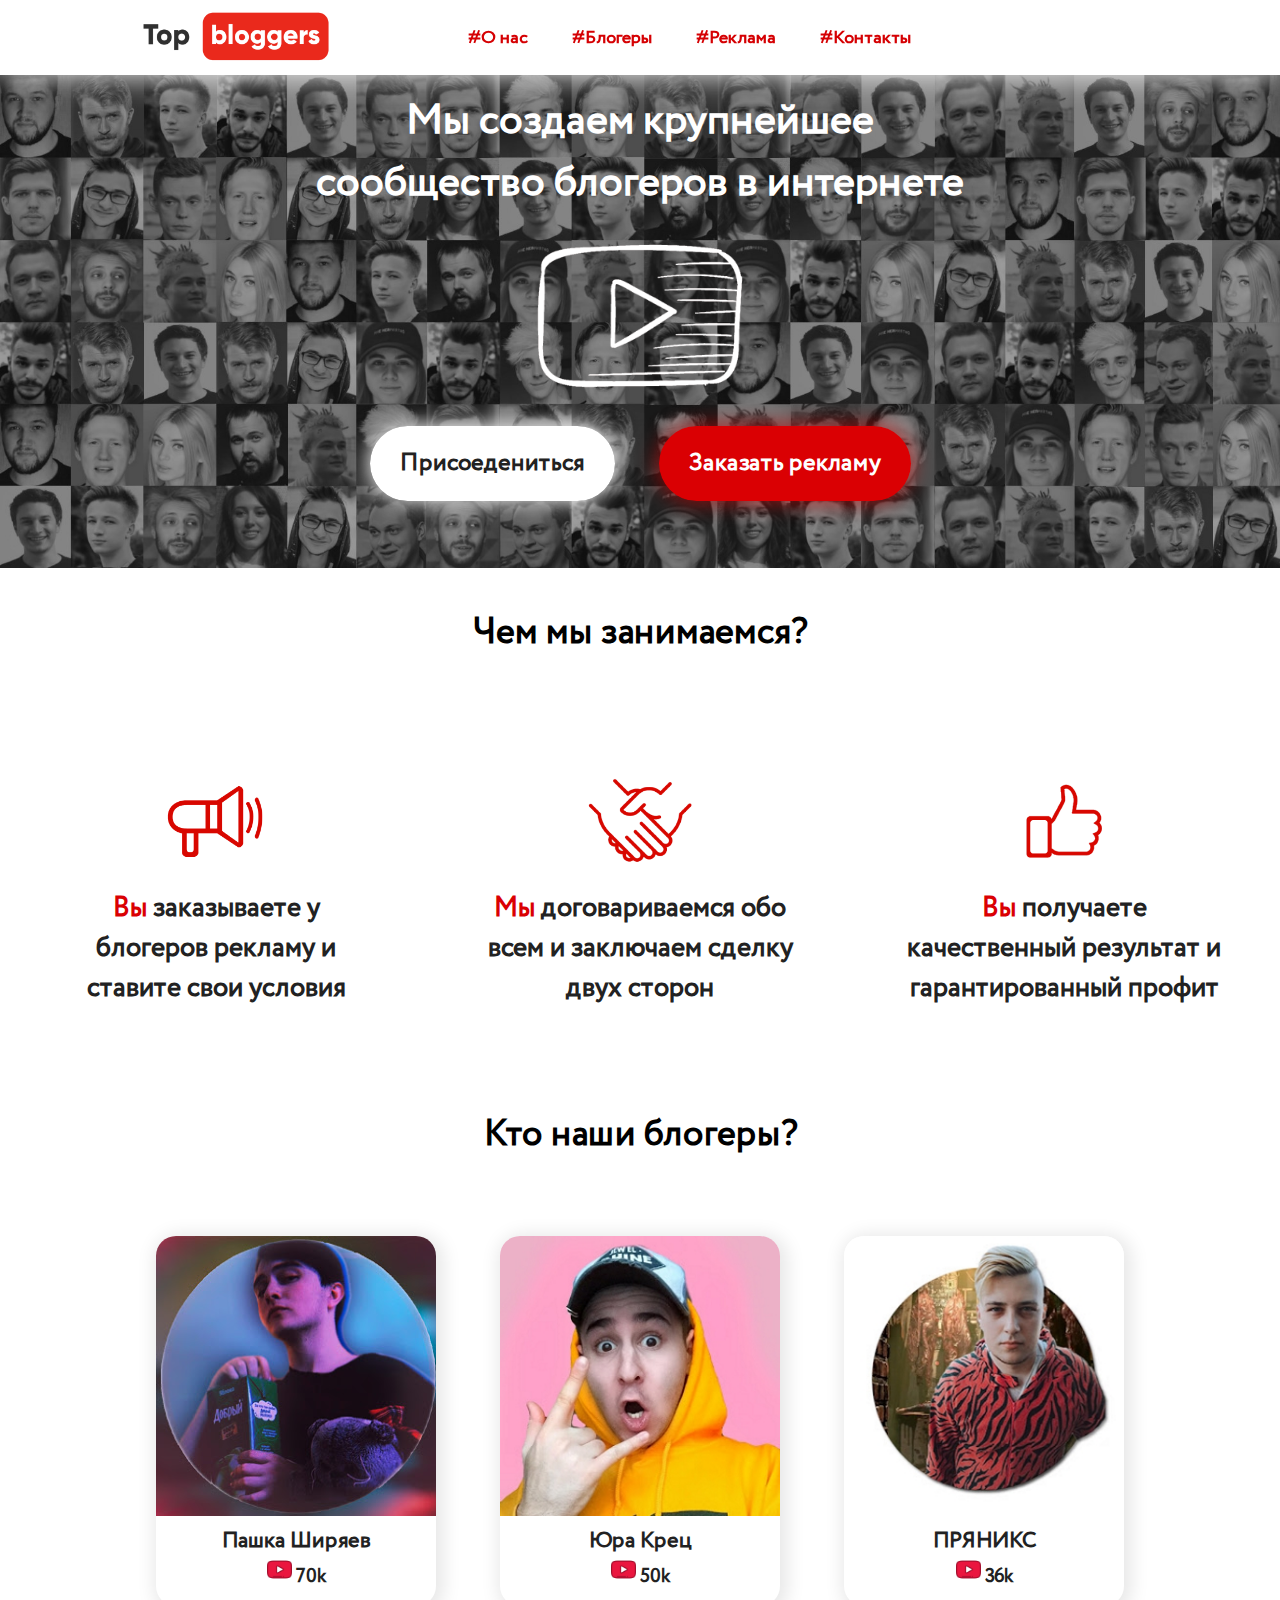
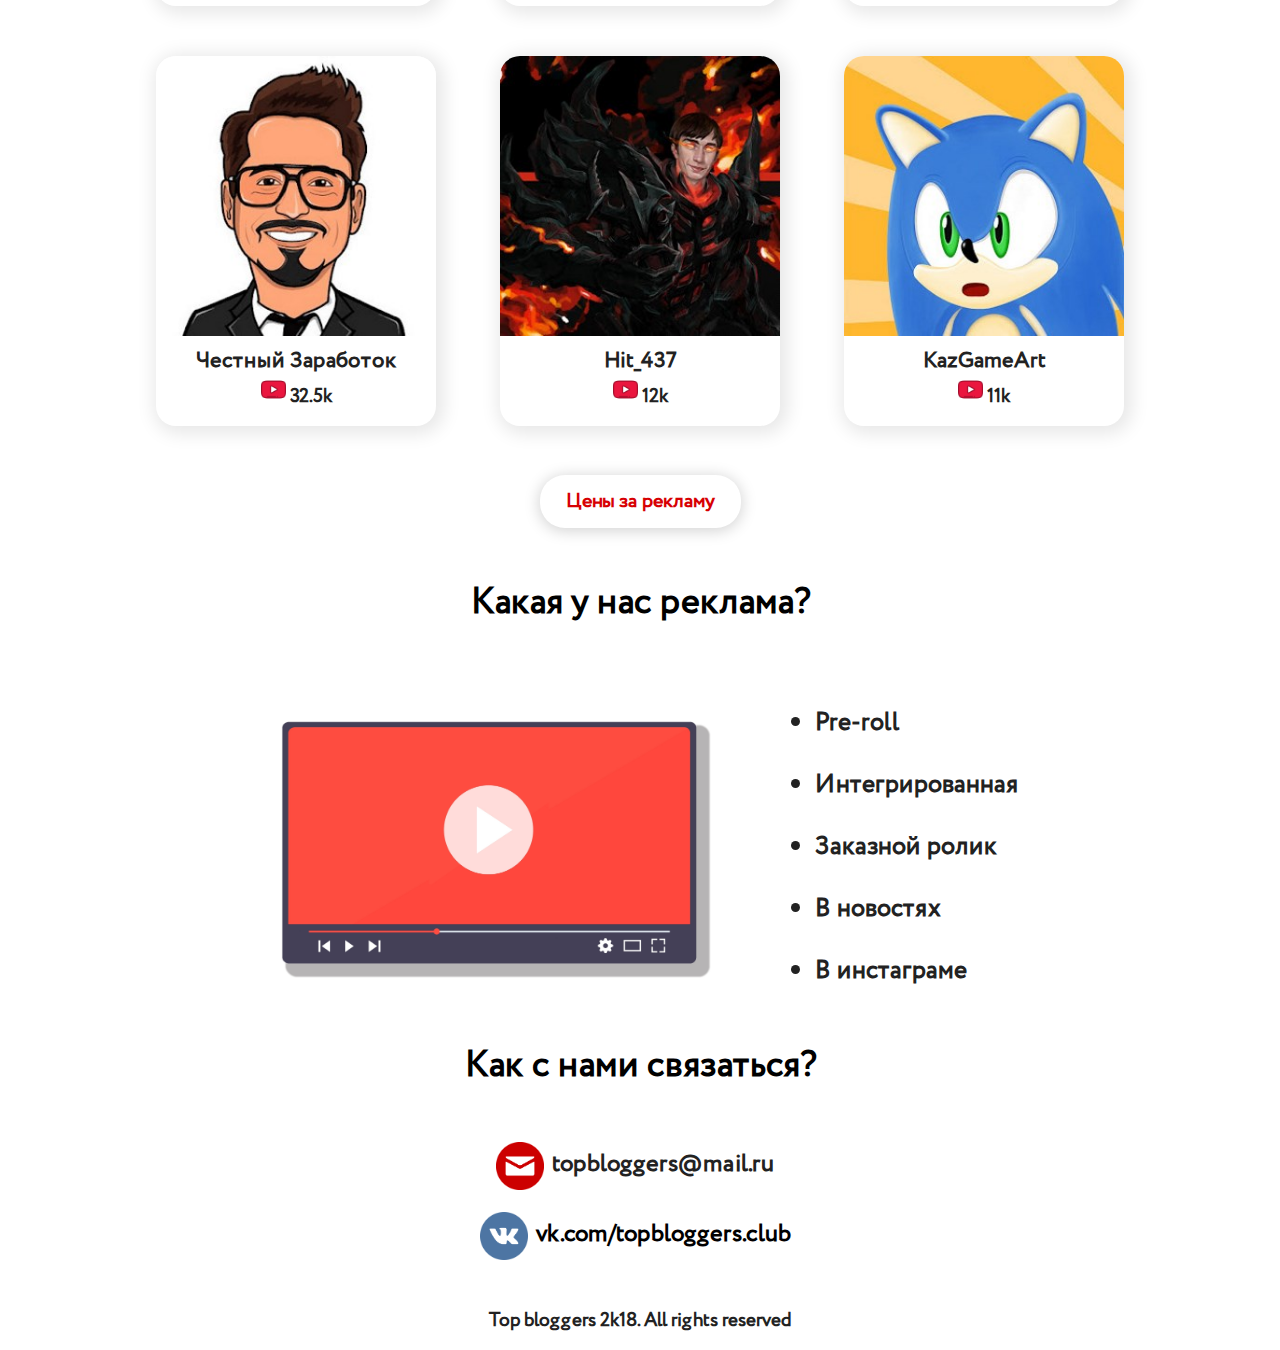
==== index.html @ 2e6b65a1 "Add files via upload" ====
﻿<!doctype html>
<html>
<head>
<meta charset="utf-8">
<title>Top bloggers - надежная платформа для ваших рекламных компаний</title>
<link href="style.css" rel="stylesheet" type="text/css">
<link rel="shortcut icon" href="32.png" type="image/png">
<meta name="description" content="Top bloggers - крупнейшее сообщество блогеров в интернете, помогаем блогерам и рекламодателям находить друг друга. Надежный и качественный посредник в сфере рекламы и консалтинговых услуг">
<meta name="Keywords" content="Реклама, блогеры, Youtube, ютуб, интеграция, рекламодатели, консалтинг, услуги, раскрутка, платформа">
<meta name="viewport" content="width=device-width, initial-scale=1">
<meta property="og:title" content="Top bloggers - надежная платформа для ваших рекламных компаний"/>
<meta property="og:description" content="Top bloggers - крупнейшее сообщество блогеров в интернете, помогаем блогерам и рекламодателям находить друг друга. Надежный и качественный посредник в сфере рекламы и консалтинговых услуг"/>
<meta property="og:type" content="article"/>
<meta property="og:url" content= "http://topbloggers.club"/>
<meta property="og:image" content="https://topbloggers.club/adlogo.png"/>
<meta property="og:image" content="https://topbloggers.club/toplogo.jpg"/>
<meta property="og:image" content="https://topbloggers.club/icon.png"/>
</head>
<body>
<div itemscope itemtype="http://schema.org/Organization">
    <meta itemprop="url" href="https://topbloggers.club"/>
    <meta itemprop="name" content="Top Bloggers"/>
    <meta itemprop="description" content="Надежная платформа для ваших рекламных компаний. Помогаем блогерам и рекламодателям находить друг друга"/>
    <meta itemprop="email" content="topbloggers@mail.ru"/>
    <meta itemprop="sameAs" href="https://vk.com/topbloggers.club"/>
    <link itemprop="logo" href="https://topbloggers.club/topbloggers.jpg">
</div>
<header>
<div class="mainmain">
	<img src="topbloggers.png" width="220px">
	</div>
	<div>
<div id="anchors" class="anchors font">
	<a href="#about" class="scrl">#О нас</a>
	<a href="#blogr" class="scrl">#Блогеры</a>
	<a href="#ad" class="scrl">#Реклама</a>
	<a href="#cont" class="scrl">#Контакты</a>
</div>
	</div>
<div class="headerbuttons" align="right">
	<a href="https://goo.gl/forms/6b36e7ZG3nLaTCnE3" class="firstheaderbutton font">Присоедениться</a>
	<a href="https://goo.gl/forms/BwgeiziYZyASLFIz2" class="secondheaderbutton font">Заказать рекламу</a>
</div>
</header>
<h1>
<div class="firstblock font">
	Мы создаем крупнейшее<br>сообщество блогеров в интернете
</div>
	</h1>
<img src="play.png" id="logo" alt="Логотип Youtube для topbloggers">
<div class="buttons">
	<a href="https://goo.gl/forms/6b36e7ZG3nLaTCnE3" class="firstbutton font">Присоедениться</a>
	<a href="https://goo.gl/forms/BwgeiziYZyASLFIz2" class="secondbutton font">Заказать рекламу</a>
</div>
    <div class="about font">
		<a id="about">Чем мы занимаемся?</a>
    </div>
<div class="blocks">
    <div class="block">
	    <div align="center"><img src="54343.png" width="125px" alt="Заказ рекламы"></div>
	    <div class="blocktext font"><span class="ac">Вы</span> заказываете у блогеров рекламу и ставите свои условия</div>
    </div>
    <div class="block">
	    <div align="center"><img src="dknknfke.png" width="125px" alt="Сделка и договор"></div>
	    <div class="blocktext font"><span class="ac">Мы</span> договариваемся обо всем и заключаем сделку двух сторон</div>
    </div>
    <div class="block">
	    <div align="center"><img src="regewr.png" width="125px"  alt="Результат и профит"></div>
		<div class="blocktext font"><span class="ac">Вы</span> получаете качественный результат и гарантированный профит</div>
    </div>
</div>
<div class="about font">
		<a id="blogr">Кто наши блогеры?</a><br>
    </div>
    <div class="bloggers">
    <a href="https://www.youtube.com/user/novovoronezhTV" target="_blank">
    	<div class="card font">
    		<p>
    			<span class="cardimg">
    				<img src="pashkashiraev.png" class="cardimg">
    			</span>
				<span class="name">Пашка Ширяев</span>
    				<br>
    				<p>
    					<img src="246153.png" width="25px" alt="Количесвто подписчиков Youtube"> 70k
    				</p>
    		</p>
    	</div>
	</a>
  	<a href="https://www.youtube.com/channel/UCDIzziM6H2erShbClIEakvA">
    	<div class="card font">
    		<p>
    			<span class="cardimg">
    				<img src="urakrets.jpg" class="cardimg">
    			</span>
				<span class="name">Юра Крец</span>
    				<br>
    				<p>
    					<img src="246153.png" width="25px"> 50k
    				</p>
    		</p>
    	</div>
	</a>
   	<a href="https://www.youtube.com/channel/UCzm5QwutambV40cDjvlOovA" target="_blank">
    	<div class="card font">
    		<p>
    			<span class="cardimg">
    				<img src="prianiks.jpg" class="cardimg">
				</span>
				<span class="name">ПРЯНИКС</span>
    				<br>
    				<p>
    					<img src="246153.png" width="25px"> 36k
    				</p>
    		</p>
    	</div>
	</a>
    <a href="https://www.youtube.com/channel/UCjAmT-7FtJeZQCNbqz7pxlg/">
    	<div class="card font">
    		<p>
    			<span class="cardimg">
    				<img src="chestnyi.jpg" class="cardimg">
    			</span>
				<span class="name">Честный Заработок</span>
    				<br>
    				<p>
    					<img src="246153.png" width="25px"> 32.5k
    				</p>
    		</p>
    	</div>
	</a>
    <a href="https://www.youtube.com/c/Hit437">
    	<div class="card font">
    		<p>
    			<span class="cardimg">
    				<img src="Hit_437.jpg" class="cardimg">
    			</span>
				<span class="name">Hit_437</span>
    				<br>
    				<p>
    					<img src="246153.png" width="25px"> 12k
    				</p>
    		</p>
    	</div>
	</a>
	<a href="https://www.youtube.com/user/cobraneistor">
    	<div class="card font">
    		<p>
    			<span class="cardimg">
    				<img src="kazgame.jpg" class="cardimg">
    			</span>
				<span class="name">KazGameArt</span>
    				<br>
    				<p>
    					<img src="246153.png" width="25px"> 11k
    				</p>
    		</p>
    	</div>
	</a>
  <br>
  <br>
  <br>
    <a href="https://docs.google.com/spreadsheets/d/1nPsnhUz1kL2cfyYnUMoeAojrMKSzeyv1MDFIy4OqEZA/edit?usp=sharing" target="_blank">
        <span class="pres font">Цены за рекламу</span>
    </a>
    </div>
    <div class="about font">
		<a id="ad">Какая у нас реклама?</a><br>
    </div>
    <div class="ad font">
	<div class="adtext"><img src="368540-PB8O70-390.jpg" class="adimg"></div>
	<div class="adtext">
		<ul>
			<li>
				Pre-roll
			</li>
			<li>
				Интегрированная
			</li>
			<li>
				Заказной ролик
			</li>
			<li>
				В новостях
			</li>
			<li>
				В инстаграме
			</li>
		</ul>
	</div>
</div>
<div class="about font">
		<a id="cont">Как с нами связаться?</a><br>
</div>
   		<div class="opis font">
   			<span class="main">
   				<img src="email.png" width="48px" alt="Связаться с topbloggers по e-mail">
   			</span>
   			<span class="im">
   			topbloggers@mail.ru
			</span>
		</div>
<!--
  		<div class="opis font">
   			<span class="main">
   				<img src="telegram.png" width="48px">
   			</span>
   			<span class="im">
   			tg.org/topbloggers
			</span>
		</div>
-->
  		<div class="opis font">
   			<span class="main">
   				<img src="vk.png" width="48px" alt="Связаться с topbloggers в вк">
   			</span>
   			<span class="im">
				<a href="https://vk.com/topbloggers.club" target="_blank">vk.com/topbloggers.club</a>
   			</span>
			</div>
			<div class="rights font">
				<p>Top bloggers 2k18. All rights reserved</p>
			</div>
</body>
<footer>
<script src="https://ajax.googleapis.com/ajax/libs/jquery/2.1.4/jquery.min.js"></script>
<script type="text/javascript">
 $(document).ready(function(){
    $("#anchors").on("click","a", function (event) {
        event.preventDefault();
        var id  = $(this).attr('href'),
            top = $(id).offset().top;
        $('body,html').animate({scrollTop: top - 120}, 500);
    });
});
</script>
<script async src="https://www.googletagmanager.com/gtag/js?id=UA-134623458-1"></script>
<script>
  window.dataLayer = window.dataLayer || [];
  function gtag(){dataLayer.push(arguments);}
  gtag('js', new Date());

  gtag('config', 'UA-134623458-1');
</script>
</footer>	
</html>
---- style.css ----
@charset "utf-8";
*{
	margin: 0;
	padding: 0;
}
@font-face {
	font-family: local;
	src: url(Circe-Regular.ttf);
}
#pic {
	position: absolute;
	width: 100%;
	z-index: 1;
}
body {
	background-color: white;
	background-image: url(efer.jpg);
	background-repeat: no-repeat;
	background-size: 100%;
	background-position: 0px 75px;
}
a {
	text-decoration: none;
	color: black;
}
header {
	position: sticky;
	top: 0px;
	background-color: rgba(255,255,255,1.00);
	width: 100%;
	height: 75px;
	box-shadow: 0px 0px 30px 2px #EBEBEB;
	z-index: 100;
}
.mainmain {
	position: absolute;
	margin-left: 10%;
}
#logo {
	display: block;
	width: 28%;
	margin: auto;
}
.font {
	font-family: local;
	font-weight: 600;
	color: rgba(34,34,34,1.00);
}
.anchors {
	position: absolute;
	width: 100%;
	text-align: center;
	margin: auto;
	margin-top: 25px;
}
.anchors a {
	color: rgba(213,0,3,1.00);
	padding: 20px;
	font-size: 18px;
}
.anchors a:hover {
	color: rgba(34,34,34,1.00);
}
.firstblock {
	text-align: center;
	color: rgba(255,255,255,1.00);
	font-family: local;
	font-size: 51px;
	margin-top: 50px;
	z-index: 10;
}
.headerbuttons {
	position: absolute;
	right: 5%;
	top: 25px;
	z-index: 10;
}
.buttons {
	text-align: center;
	margin: 25px 0px 125px 0px;
}
.firstbutton, .secondbutton {
	padding: 20px 30px;
	margin: 25px 20px;
	border-radius: 45px;
	font-size: 24px;
	background-color: white;
	box-shadow: 0px 0px 20px 2px #EBEBEB;
}
.secondbutton {
	background-color: rgba(218,0,3,1.00);
	color: white;
	box-shadow: 0px 0px 20px 2px rgba(215,0,3,0.60);
}
.firstheaderbutton, .secondheaderbutton {
	padding: 8px 16px;
	margin: 0px 5px;
	border-radius: 21px;
	font-size: 17px;
	box-shadow: 0px 0px 10px 2px #EBEBEB;
}
.secondheaderbutton {
	background-color: rgba(218,0,3,1.00);
	color: white;
	box-shadow: 0px 0px 10px 2px rgba(215,0,3,0.40);
}
.firstbutton:hover {
	box-shadow: 0px 0px 50px 2px #EBEBEB;
}
.firstheaderbutton:hover {
	box-shadow: 0px 0px 30px 2px #EBEBEB;
}
.secondbutton:hover {
	box-shadow: 0px 0px 50px 2px rgba(215,0,3,0.80);
}
.secondheaderbutton:hover {
	box-shadow: 0px 0px 20px 2px rgba(215,0,3,0.40);
}
.about {
	font-size: 36px;
	text-align: center;
	margin: 25px 0px 50px 0px;
}
.blocks {
	text-align: center;
	margin-bottom: 100px;
}
.block {
	width: 320px;
	display: inline-block;
	margin: 50px 50px 0px 50px;
}
.blocktext {
	text-align: center;
	font-size: 27px;
}
.desk {
	text-align: center;
	width: 400px;
}
.ac {
	color: rgba(218,0,3,1.00);
}
.bloggers {
	text-align: center;
	margin-bottom: 60px;
}
.card {
	width: 280px;
	height: 370px;
	display: inline-block;
	border-radius: 20px;
	box-shadow: 3px 3px 18px 5px rgba(232,232,232,1.00);
	margin: 25px 30px;
	font-size: 19px;
}
.name {
	font-size: 22px;
}
.cardimg {
	border-radius: 20px 20px 0px 0px;
	width: 280px;
}
.card:hover {
	transform: scale(1.05);
	transition: 0.5s;
	color: rgba(215,0,3,1.00);
}
.pres {
	font-size: 20px;
	color: rgba(215,0,3,1.00);
	padding: 12px 26px;
	border-radius: 25px;
	box-shadow: 0px 2px 15px 1px rgba(211,211,211,1.00)
}
.pres:hover {
	padding: 14px 28px;
}
.ad {
	text-align: center;
	margin: 0px 0px 25px 0px;
}
.adimg {
	width: 500px;
}
.adtext {
	margin: 0px 25px;
	font-size: 25px;
	display: inline-block;
}
ul {
	text-align: left;
}
li {
	margin: 25px;
}
.opis {
	text-align: center;
	margin: 25px 25px 25px 15px;
}
.main {
	position: absolute;
	font-size: 24px;
	font-weight: 900;
}
.im {
	font-size: 24px;
	margin-left: 56px;
	line-height: 45px;
}
.rights {
	text-align: center;
	font-size: 19px;
	margin: 50px 0px 15px 0px;
}
@media (min-width:1550px) {
	.firstblock {
		margin-top: 60px;
		font-size: 56px;
	}
	.buttons {
		margin-bottom: 175px;
	}
}
@media (max-width:1400px) {
	.firstblock {
		margin-top: 15px;
	}
}
@media (max-width:1300px) {
	.firstblock {
		font-size: 42px;
	}
	.headerbuttons {
		display: none;
	}
	.anchors {
		text-align: left;
		margin-left: 35%;
		width: 65%;
	}
}
@media (max-width:900px) {
	.anchors {
		display: none;
	}
	.headerbuttons {
		display: block;
	}
}
@media (max-width:656px) {
	#logo {
		display: none;
	}
	.firstblock {
		margin: 25px 0px 100px 0px;
	}
	.firstbutton, .secondbutton {
	padding: 10px 25px;
	margin: 0px 5px;
	border-radius: 24px;
	font-size: 20px;
}
	.buttons {
		margin-bottom: 75px;
	}
	.headerbuttons {
		display: none;
	}
	.mainmain {
		margin-left: 0px;
		text-align: center;
		width: 100%;
	}
	.adimg {
		width: 300px;
	}
	}
@media (max-width: 550px) {
	.firstblock {
		font-size: 32px;
		margin-bottom: 25px;
	}
}
@media (max-width: 500px) {
	.buttons {
		padding: 0px 80px;
		margin: 50px 0px 0px 0px;
	}
	.secondbutton {
		line-height: 100px;
	}
}
@media (max-width:440px) {
	.firstblock {
		margin-top: 10px;
	}
	.block {
		width: 220px;
	}
	.about {
		padding: 0px 15px;
	}
	.buttons {
		padding: 0px 60px;
	}
}
@media (max-width: 380px) {
	.firstblock {
		font-size: 28px;
	}
}
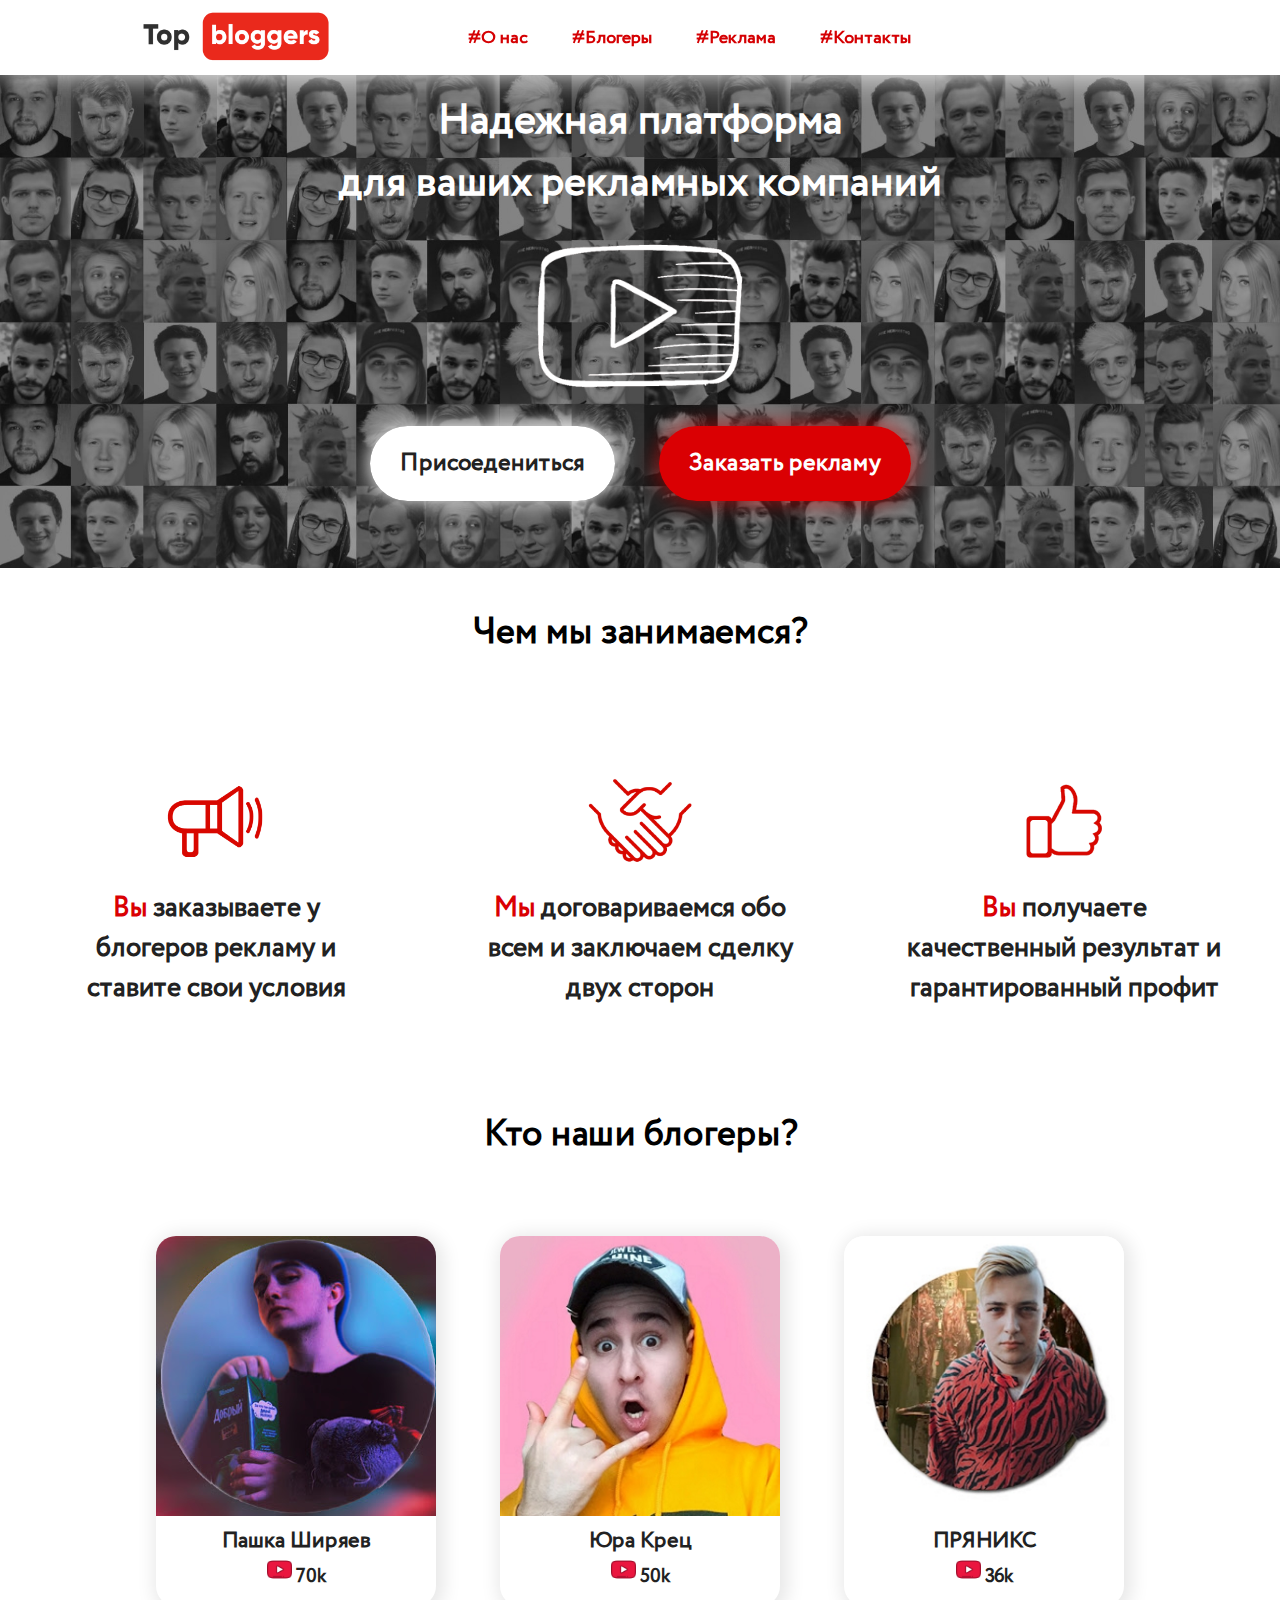
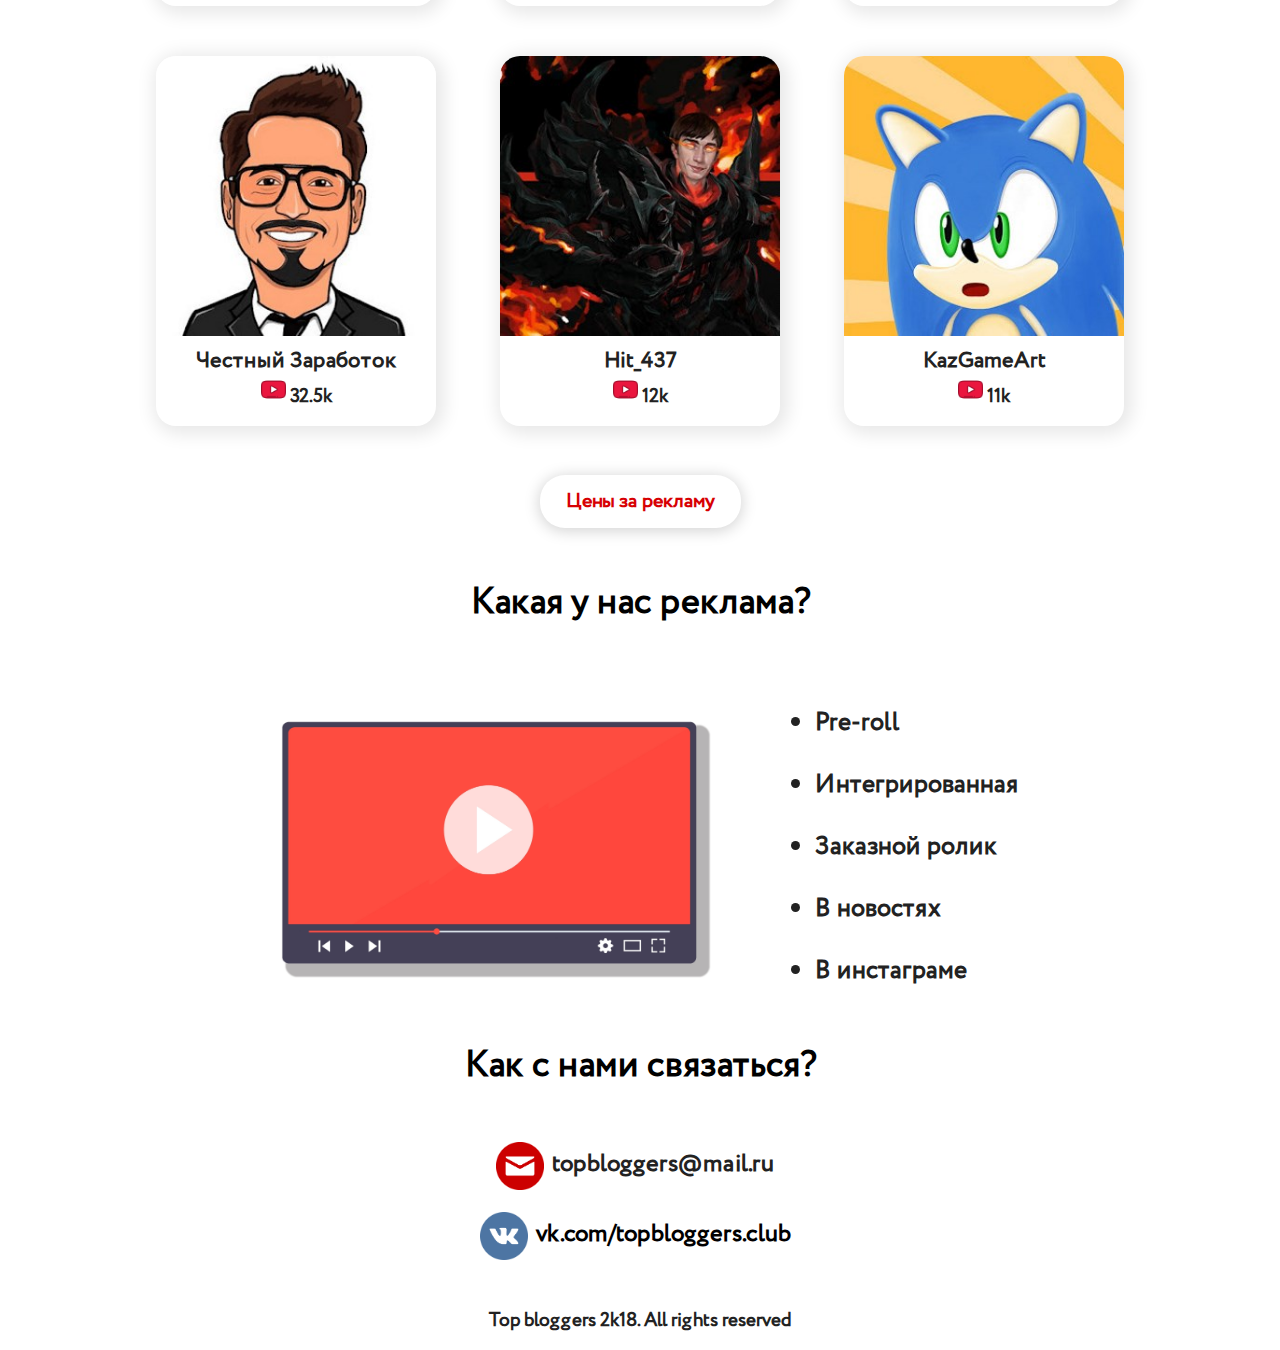
==== commit 04601631: "Add files via upload" ====
--- a/index.html
+++ b/index.html
@@ -5,13 +5,14 @@
 <title>Top bloggers - надежная платформа для ваших рекламных компаний</title>
 <link href="style.css" rel="stylesheet" type="text/css">
 <link rel="shortcut icon" href="32.png" type="image/png">
-<meta name="description" content="Top bloggers - крупнейшее сообщество блогеров в интернете, помогаем блогерам и рекламодателям находить друг друга. Надежный и качественный посредник в сфере рекламы и консалтинговых услуг">
-<meta name="Keywords" content="Реклама, блогеры, Youtube, ютуб, интеграция, рекламодатели, консалтинг, услуги, раскрутка, платформа">
+<meta name="description" content="Top bloggers - Надежная платформа для ваших рекламных компаний, помогаем блогерам и рекламодателям находить друг друга.">
+<meta name="Keywords" content="Реклама, блогеры, Youtube, ютуб, интеграция, рекламодатели, консалтинг, услуги, раскрутка, платформа, заявка, заказать, разместить, продать">
 <meta name="viewport" content="width=device-width, initial-scale=1">
-<meta property="og:title" content="Top bloggers - надежная платформа для ваших рекламных компаний"/>
-<meta property="og:description" content="Top bloggers - крупнейшее сообщество блогеров в интернете, помогаем блогерам и рекламодателям находить друг друга. Надежный и качественный посредник в сфере рекламы и консалтинговых услуг"/>
+<meta property="og:title" content="Top bloggers - закажи рекламу у топовых блогеров!"/>
+<meta property="og:description" content="Top bloggers - Надежная платформа для ваших рекламных компаний, помогаем блогерам и рекламодателям находить друг друга."/>
 <meta property="og:type" content="article"/>
 <meta property="og:url" content= "http://topbloggers.club"/>
+<meta property="og:image" content="https://topbloggers.club/dud.jpg"/>
 <meta property="og:image" content="https://topbloggers.club/adlogo.png"/>
 <meta property="og:image" content="https://topbloggers.club/toplogo.jpg"/>
 <meta property="og:image" content="https://topbloggers.club/icon.png"/>
@@ -20,7 +21,7 @@
 <div itemscope itemtype="http://schema.org/Organization">
     <meta itemprop="url" href="https://topbloggers.club"/>
     <meta itemprop="name" content="Top Bloggers"/>
-    <meta itemprop="description" content="Надежная платформа для ваших рекламных компаний. Помогаем блогерам и рекламодателям находить друг друга"/>
+    <meta itemprop="description" content="Надежная платформа для ваших рекламных компаний. Помогаем блогерам и рекламодателям находить друг друга."/>
     <meta itemprop="email" content="topbloggers@mail.ru"/>
     <meta itemprop="sameAs" href="https://vk.com/topbloggers.club"/>
     <link itemprop="logo" href="https://topbloggers.club/topbloggers.jpg">
@@ -44,7 +45,7 @@
 </header>
 <h1>
 <div class="firstblock font">
-	Мы создаем крупнейшее<br>сообщество блогеров в интернете
+	Надежная платформа<br>для ваших рекламных компаний
 </div>
 	</h1>
 <img src="play.png" id="logo" alt="Логотип Youtube для topbloggers">
@@ -192,11 +193,11 @@
 <div class="about font">
 		<a id="cont">Как с нами связаться?</a><br>
 </div>
-   		<div class="opis font">
+   		<div class="opis font" itemscope itemtype="http://schema.org/Organization">
    			<span class="main">
    				<img src="email.png" width="48px" alt="Связаться с topbloggers по e-mail">
    			</span>
-   			<span class="im">
+   			<span class="im" itemprop="email">
    			topbloggers@mail.ru
 			</span>
 		</div>
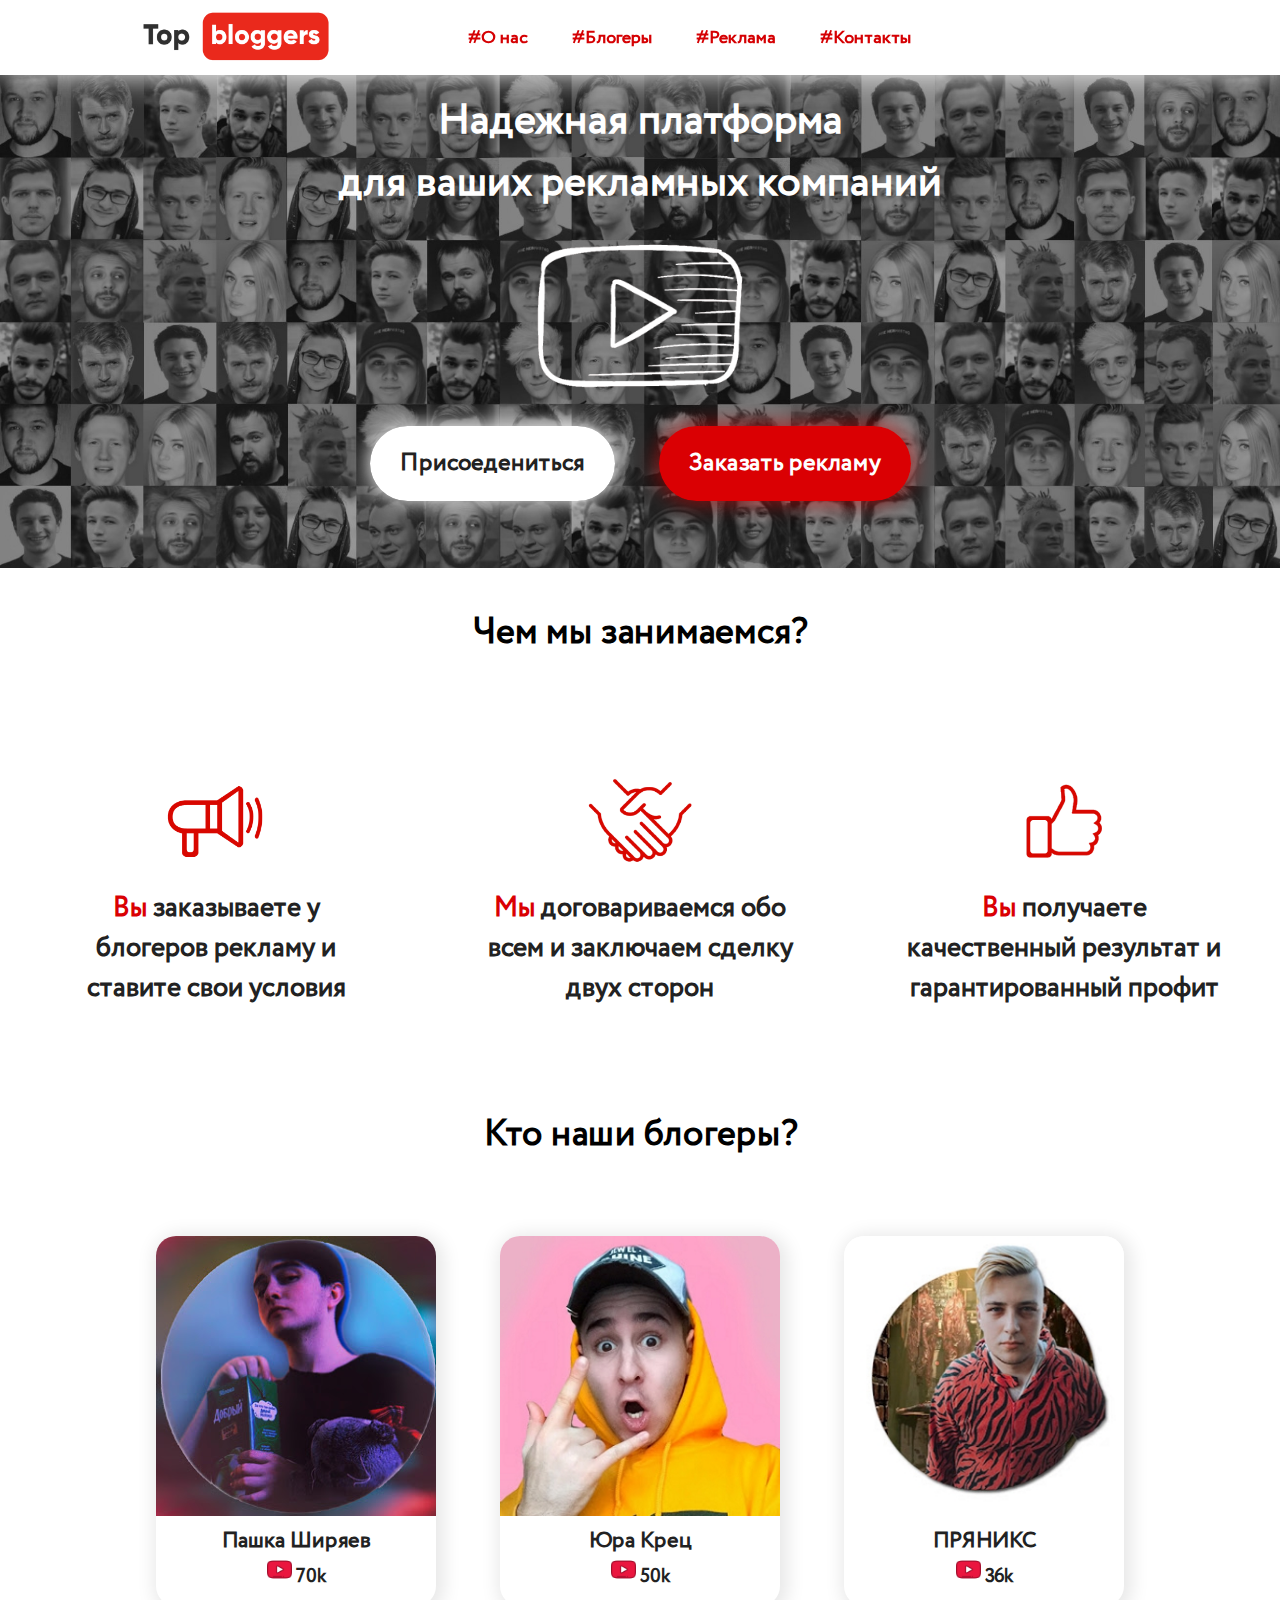
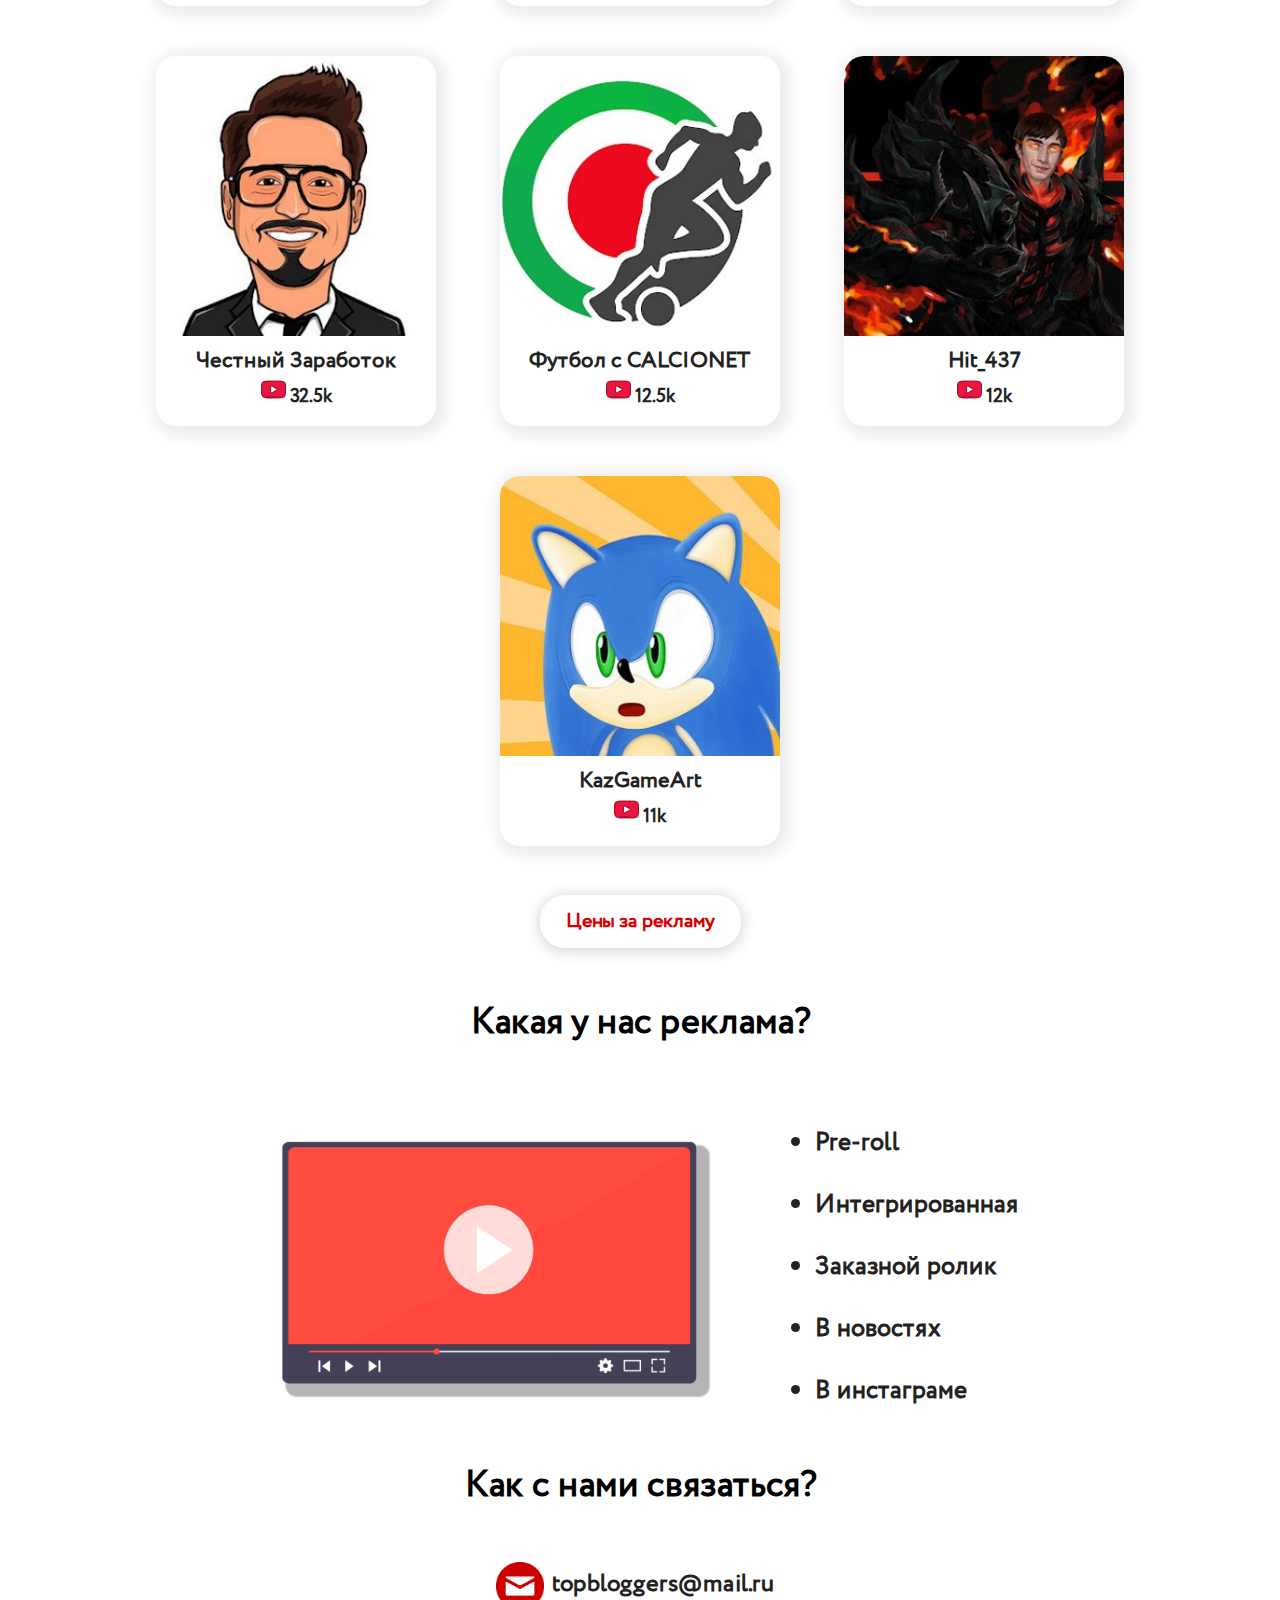
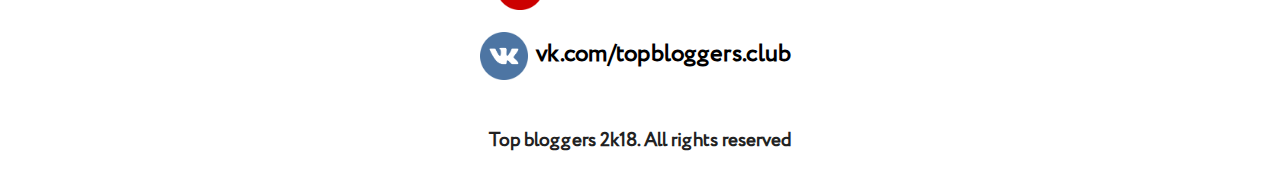
==== commit f21a0502: "Add files via upload" ====
--- a/index.html
+++ b/index.html
@@ -2,14 +2,15 @@
 <html>
 <head>
 <meta charset="utf-8">
-<title>Top bloggers - надежная платформа для ваших рекламных компаний</title>
+<title>Top bloggers - Заказать рекламу у топовых блогеров!</title>
 <link href="style.css" rel="stylesheet" type="text/css">
 <link rel="shortcut icon" href="32.png" type="image/png">
-<meta name="description" content="Top bloggers - Надежная платформа для ваших рекламных компаний, помогаем блогерам и рекламодателям находить друг друга.">
-<meta name="Keywords" content="Реклама, блогеры, Youtube, ютуб, интеграция, рекламодатели, консалтинг, услуги, раскрутка, платформа, заявка, заказать, разместить, продать">
+<meta name="description" content="Top bloggers - Надежная платформа для ваших рекламных компаний, помогаем блогерам и рекламодателям находить друг друга. Заказать рекламу прямо сейчас">
+<meta name="Keywords" content="Реклама, блогер, блогеры, Youtube, ютуб, интеграция, рекламодатели, консалтинг, услуги, раскрутка, платформа, заявка, заказать, разместить, продать">
 <meta name="viewport" content="width=device-width, initial-scale=1">
+<link rel="canonical" href="https://topbloggers.club"/>
 <meta property="og:title" content="Top bloggers - закажи рекламу у топовых блогеров!"/>
-<meta property="og:description" content="Top bloggers - Надежная платформа для ваших рекламных компаний, помогаем блогерам и рекламодателям находить друг друга."/>
+<meta property="og:description" content="Top bloggers - Надежная платформа для ваших рекламных компаний, помогаем блогерам и рекламодателям находить друг друга. Заказать рекламу прямо сейчас"/>
 <meta property="og:type" content="article"/>
 <meta property="og:url" content= "http://topbloggers.club"/>
 <meta property="og:image" content="https://topbloggers.club/dud.jpg"/>
@@ -21,7 +22,7 @@
 <div itemscope itemtype="http://schema.org/Organization">
     <meta itemprop="url" href="https://topbloggers.club"/>
     <meta itemprop="name" content="Top Bloggers"/>
-    <meta itemprop="description" content="Надежная платформа для ваших рекламных компаний. Помогаем блогерам и рекламодателям находить друг друга."/>
+    <meta itemprop="description" content="Надежная платформа для ваших рекламных компаний. Помогаем блогерам и рекламодателям находить друг друга. Заказать рекламу прямо сейчас"/>
     <meta itemprop="email" content="topbloggers@mail.ru"/>
     <meta itemprop="sameAs" href="https://vk.com/topbloggers.club"/>
     <link itemprop="logo" href="https://topbloggers.club/topbloggers.jpg">
@@ -58,7 +59,7 @@
     </div>
 <div class="blocks">
     <div class="block">
-	    <div align="center"><img src="54343.png" width="125px" alt="Заказ рекламы"></div>
+	    <div align="center"><img src="54343.png" width="125px" alt="Заказать рекламу"></div>
 	    <div class="blocktext font"><span class="ac">Вы</span> заказываете у блогеров рекламу и ставите свои условия</div>
     </div>
     <div class="block">
@@ -66,7 +67,7 @@
 	    <div class="blocktext font"><span class="ac">Мы</span> договариваемся обо всем и заключаем сделку двух сторон</div>
     </div>
     <div class="block">
-	    <div align="center"><img src="regewr.png" width="125px"  alt="Результат и профит"></div>
+	    <div align="center"><img src="regewr.png" width="125px"  alt="Получи результат и профит"></div>
 		<div class="blocktext font"><span class="ac">Вы</span> получаете качественный результат и гарантированный профит</div>
     </div>
 </div>
@@ -78,7 +79,7 @@
     	<div class="card font">
     		<p>
     			<span class="cardimg">
-    				<img src="pashkashiraev.png" class="cardimg">
+    				<img src="pashkashiraev.png" class="cardimg" alt="Блогер Пашка Ширяев">
     			</span>
 				<span class="name">Пашка Ширяев</span>
     				<br>
@@ -92,7 +93,7 @@
     	<div class="card font">
     		<p>
     			<span class="cardimg">
-    				<img src="urakrets.jpg" class="cardimg">
+    				<img src="urakrets.jpg" class="cardimg" alt="Блогер Юра Крец">
     			</span>
 				<span class="name">Юра Крец</span>
     				<br>
@@ -106,7 +107,7 @@
     	<div class="card font">
     		<p>
     			<span class="cardimg">
-    				<img src="prianiks.jpg" class="cardimg">
+    				<img src="prianiks.jpg" class="cardimg" alt="Блогер Пряникс">
 				</span>
 				<span class="name">ПРЯНИКС</span>
     				<br>
@@ -120,7 +121,7 @@
     	<div class="card font">
     		<p>
     			<span class="cardimg">
-    				<img src="chestnyi.jpg" class="cardimg">
+    				<img src="chestnyi.jpg" class="cardimg" alt="Канал Честный Заработок">
     			</span>
 				<span class="name">Честный Заработок</span>
     				<br>
@@ -130,11 +131,25 @@
     		</p>
     	</div>
 	</a>
+    <a href="https://www.youtube.com/channel/UCg3P-cVw-mCKqRlPqErECug?view_as=subscriber">
+    	<div class="card font">
+    		<p>
+    			<span class="cardimg">
+    				<img src="Calcionet.jpg" class="cardimg" alt="Футбол с Calcionet">
+    			</span>
+				<span class="name">Футбол с CALCIONET</span>
+    				<br>
+    				<p>
+    					<img src="246153.png" width="25px"> 12.5k
+    				</p>
+    		</p>
+    	</div>
+	</a>
     <a href="https://www.youtube.com/c/Hit437">
     	<div class="card font">
     		<p>
     			<span class="cardimg">
-    				<img src="Hit_437.jpg" class="cardimg">
+    				<img src="Hit_437.jpg" class="cardimg" alt="Канал Hit_437">
     			</span>
 				<span class="name">Hit_437</span>
     				<br>
@@ -148,7 +163,7 @@
     	<div class="card font">
     		<p>
     			<span class="cardimg">
-    				<img src="kazgame.jpg" class="cardimg">
+    				<img src="kazgame.jpg" class="cardimg" alt="Канал KazGameArt">
     			</span>
 				<span class="name">KazGameArt</span>
     				<br>
@@ -169,7 +184,7 @@
 		<a id="ad">Какая у нас реклама?</a><br>
     </div>
     <div class="ad font">
-	<div class="adtext"><img src="368540-PB8O70-390.jpg" class="adimg"></div>
+	<div class="adtext"><img src="368540-PB8O70-390.jpg" class="adimg" alt="Типы рекламы"></div>
 	<div class="adtext">
 		<ul>
 			<li>
@@ -213,7 +228,7 @@
 -->
   		<div class="opis font">
    			<span class="main">
-   				<img src="vk.png" width="48px" alt="Связаться с topbloggers в вк">
+   				<img src="vk.png" width="48px" alt="Связаться с topbloggers в ВК">
    			</span>
    			<span class="im">
 				<a href="https://vk.com/topbloggers.club" target="_blank">vk.com/topbloggers.club</a>
